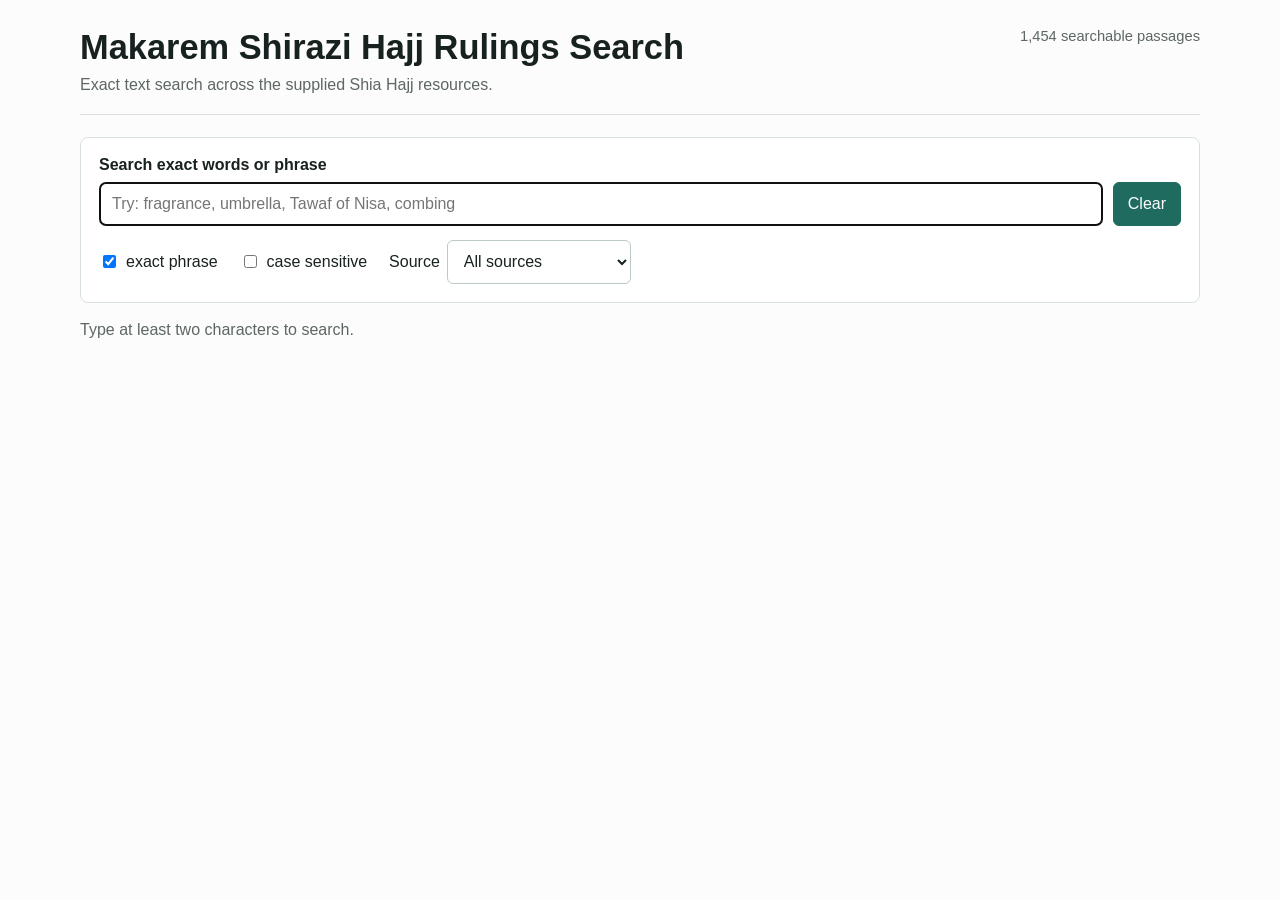
==== docs/index.html @ a1bd9286 "Add Hajj rulings search site" ====
<!doctype html>
<html lang="en">
<head>
  <meta charset="utf-8">
  <meta name="viewport" content="width=device-width, initial-scale=1">
  <title>Makarem Shirazi Hajj Rulings Search</title>
  <link rel="stylesheet" href="styles.css">
</head>
<body>
  <main class="app">
    <header class="topbar">
      <div>
        <h1>Makarem Shirazi Hajj Rulings Search</h1>
        <p>Exact text search across the supplied Shia Hajj resources.</p>
      </div>
      <div class="meta">
        <span id="recordCount">Loading...</span>
      </div>
    </header>

    <section class="search-panel" aria-label="Search controls">
      <label for="query">Search exact words or phrase</label>
      <div class="search-row">
        <input id="query" type="search" placeholder="Try: fragrance, umbrella, Tawaf of Nisa, combing" autocomplete="off" autofocus>
        <button id="clearBtn" type="button">Clear</button>
      </div>
      <div class="options">
        <label><input type="checkbox" id="exactPhrase" checked> exact phrase</label>
        <label><input type="checkbox" id="caseSensitive"> case sensitive</label>
        <label>
          Source
          <select id="sourceFilter">
            <option value="all">All sources</option>
            <option value="makarem-hajj-rites">Hajj rites treatise</option>
            <option value="makarem-summary">Summary of rulings</option>
          </select>
        </label>
      </div>
    </section>

    <section class="status" id="status">Type at least two characters to search.</section>
    <section id="results" class="results" aria-live="polite"></section>
  </main>

  <template id="resultTemplate">
    <article class="result">
      <div class="result-head">
        <div>
          <h2></h2>
          <p class="source"></p>
        </div>
        <button type="button" class="copy-btn">Copy text</button>
      </div>
      <p class="snippet"></p>
      <details>
        <summary>Show full matching text</summary>
        <pre></pre>
      </details>
    </article>
  </template>

  <script src="search-data.js"></script>
  <script src="app.js"></script>
</body>
</html>
---- docs/styles.css ----
* {
  box-sizing: border-box;
}

:root {
  --ink: #17211f;
  --muted: #5d6763;
  --line: #d8e1dd;
  --paper: #fbfcfb;
  --panel: #ffffff;
  --accent: #1f6b60;
  --accent-soft: #e8f3f0;
  --mark: #fff1a8;
}

body {
  margin: 0;
  font-family: Arial, Helvetica, sans-serif;
  color: var(--ink);
  background: var(--paper);
}

.app {
  width: min(1120px, calc(100% - 32px));
  margin: 0 auto;
  padding: 28px 0 56px;
}

.topbar {
  display: flex;
  justify-content: space-between;
  gap: 24px;
  align-items: flex-start;
  padding-bottom: 20px;
  border-bottom: 1px solid var(--line);
}

h1 {
  margin: 0 0 8px;
  font-size: clamp(1.55rem, 3vw, 2.15rem);
  line-height: 1.15;
  letter-spacing: 0;
}

.topbar p,
.source,
.status,
.meta {
  color: var(--muted);
}

.topbar p {
  margin: 0;
}

.meta {
  white-space: nowrap;
  font-size: 0.92rem;
}

.search-panel {
  margin-top: 22px;
  padding: 18px;
  background: var(--panel);
  border: 1px solid var(--line);
  border-radius: 8px;
}

.search-panel label {
  font-weight: 700;
}

.search-row {
  display: grid;
  grid-template-columns: 1fr auto;
  gap: 10px;
  margin-top: 8px;
}

input[type="search"],
select,
button {
  font: inherit;
}

input[type="search"],
select {
  min-height: 44px;
  border: 1px solid #bcc9c4;
  border-radius: 6px;
  padding: 0 12px;
  background: #fff;
  color: var(--ink);
}

button {
  min-height: 44px;
  border: 1px solid var(--accent);
  border-radius: 6px;
  background: var(--accent);
  color: #fff;
  padding: 0 14px;
  cursor: pointer;
}

button:hover {
  filter: brightness(0.96);
}

.options {
  display: flex;
  flex-wrap: wrap;
  gap: 14px 22px;
  align-items: center;
  margin-top: 14px;
}

.options label {
  display: inline-flex;
  align-items: center;
  gap: 7px;
  font-weight: 400;
}

.status {
  margin: 18px 0 12px;
}

.results {
  display: grid;
  gap: 14px;
}

.result {
  background: var(--panel);
  border: 1px solid var(--line);
  border-radius: 8px;
  padding: 16px;
}

.result-head {
  display: flex;
  justify-content: space-between;
  gap: 16px;
  align-items: flex-start;
}

.result h2 {
  margin: 0 0 5px;
  font-size: 1.08rem;
  letter-spacing: 0;
}

.source {
  margin: 0;
  font-size: 0.92rem;
}

.copy-btn {
  min-height: 36px;
  white-space: nowrap;
  background: var(--accent-soft);
  color: var(--accent);
}

.snippet {
  line-height: 1.55;
}

mark {
  background: var(--mark);
  padding: 0 2px;
}

details {
  margin-top: 10px;
}

summary {
  cursor: pointer;
  color: var(--accent);
  font-weight: 700;
}

pre {
  white-space: pre-wrap;
  word-wrap: break-word;
  line-height: 1.5;
  margin: 12px 0 0;
  padding: 12px;
  border-radius: 6px;
  background: #f3f7f5;
  border: 1px solid var(--line);
  font-family: Arial, Helvetica, sans-serif;
}

@media (max-width: 700px) {
  .topbar,
  .result-head {
    flex-direction: column;
  }

  .meta {
    white-space: normal;
  }

  .search-row {
    grid-template-columns: 1fr;
  }
}
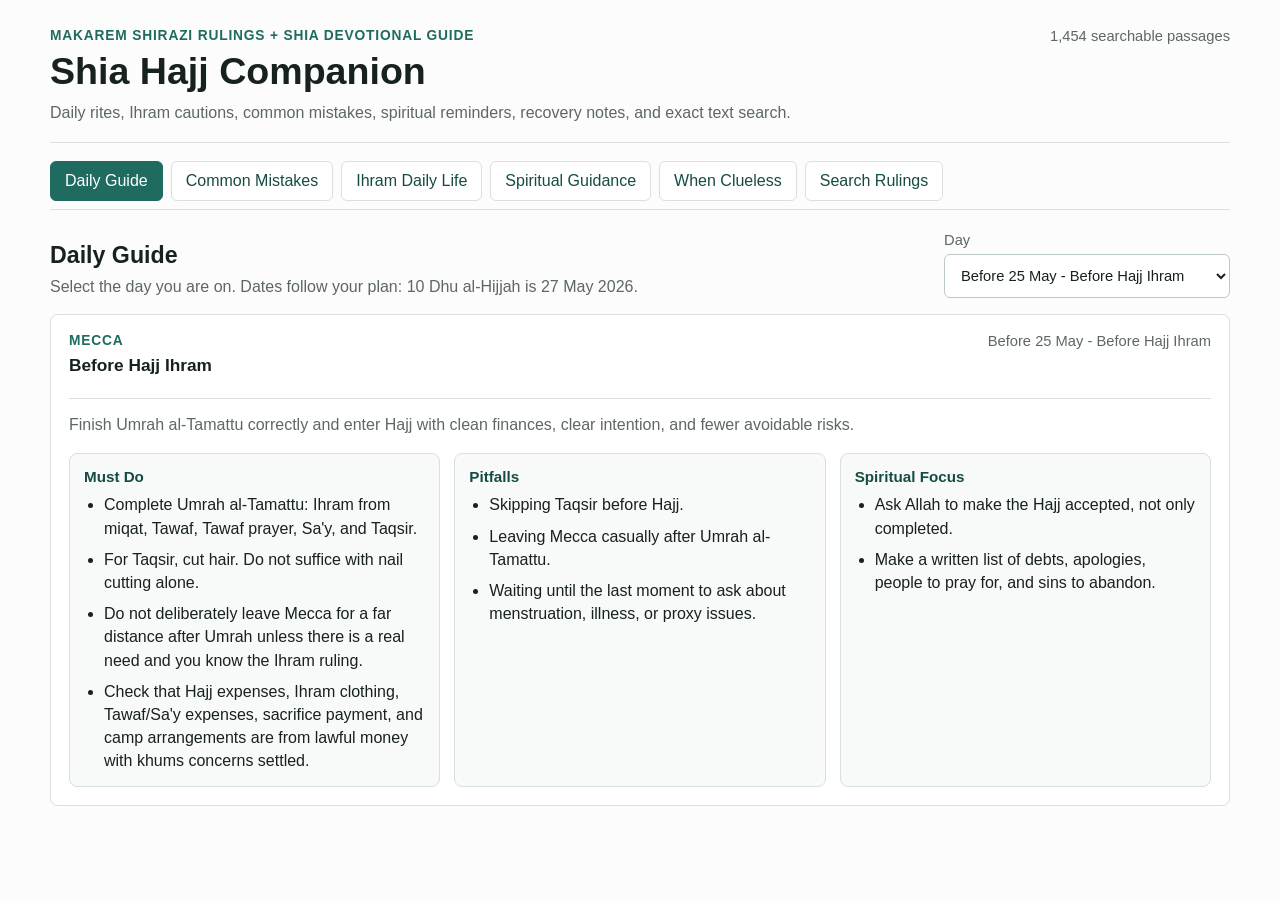
==== commit fe72e192: "Expand Hajj companion guide tabs" ====
--- a/docs/index.html
+++ b/docs/index.html
@@ -3,50 +3,121 @@
 <head>
   <meta charset="utf-8">
   <meta name="viewport" content="width=device-width, initial-scale=1">
-  <title>Makarem Shirazi Hajj Rulings Search</title>
+  <title>Shia Hajj Companion</title>
   <link rel="stylesheet" href="styles.css">
 </head>
 <body>
   <main class="app">
     <header class="topbar">
       <div>
-        <h1>Makarem Shirazi Hajj Rulings Search</h1>
-        <p>Exact text search across the supplied Shia Hajj resources.</p>
+        <p class="eyebrow">Makarem Shirazi rulings + Shia devotional guide</p>
+        <h1>Shia Hajj Companion</h1>
+        <p class="lede">Daily rites, Ihram cautions, common mistakes, spiritual reminders, recovery notes, and exact text search.</p>
       </div>
       <div class="meta">
-        <span id="recordCount">Loading...</span>
+        <span id="recordCount">Loading search...</span>
       </div>
     </header>
 
-    <section class="search-panel" aria-label="Search controls">
-      <label for="query">Search exact words or phrase</label>
-      <div class="search-row">
-        <input id="query" type="search" placeholder="Try: fragrance, umbrella, Tawaf of Nisa, combing" autocomplete="off" autofocus>
-        <button id="clearBtn" type="button">Clear</button>
-      </div>
-      <div class="options">
-        <label><input type="checkbox" id="exactPhrase" checked> exact phrase</label>
-        <label><input type="checkbox" id="caseSensitive"> case sensitive</label>
-        <label>
-          Source
-          <select id="sourceFilter">
-            <option value="all">All sources</option>
-            <option value="makarem-hajj-rites">Hajj rites treatise</option>
-            <option value="makarem-summary">Summary of rulings</option>
-          </select>
+    <nav class="tabs" aria-label="Guide sections">
+      <button class="tab active" type="button" data-tab="daily">Daily Guide</button>
+      <button class="tab" type="button" data-tab="mistakes">Common Mistakes</button>
+      <button class="tab" type="button" data-tab="ihram">Ihram Daily Life</button>
+      <button class="tab" type="button" data-tab="spiritual">Spiritual Guidance</button>
+      <button class="tab" type="button" data-tab="clueless">When Clueless</button>
+      <button class="tab" type="button" data-tab="search">Search Rulings</button>
+    </nav>
+
+    <section id="daily" class="tab-panel active" aria-labelledby="Daily Guide">
+      <div class="section-head">
+        <div>
+          <h2>Daily Guide</h2>
+          <p>Select the day you are on. Dates follow your plan: 10 Dhu al-Hijjah is 27 May 2026.</p>
+        </div>
+        <label class="select-label">
+          Day
+          <select id="daySelect"></select>
         </label>
       </div>
+      <article id="dayDetail" class="detail-panel"></article>
     </section>
 
-    <section class="status" id="status">Type at least two characters to search.</section>
-    <section id="results" class="results" aria-live="polite"></section>
+    <section id="mistakes" class="tab-panel" aria-labelledby="Common Mistakes">
+      <div class="section-head">
+        <div>
+          <h2>Common Mistakes</h2>
+          <p>High-risk points that can create invalidity, atonement, or serious confusion.</p>
+        </div>
+      </div>
+      <div id="mistakesGrid" class="card-grid"></div>
+    </section>
+
+    <section id="ihram" class="tab-panel" aria-labelledby="Ihram Daily Life">
+      <div class="section-head">
+        <div>
+          <h2>What Changes in Ihram</h2>
+          <p>Normal habits to handle differently while Muhrim.</p>
+        </div>
+      </div>
+      <div id="ihramList" class="activity-list"></div>
+    </section>
+
+    <section id="spiritual" class="tab-panel" aria-labelledby="Spiritual Guidance">
+      <div class="section-head">
+        <div>
+          <h2>Spiritual Guidance</h2>
+          <p>A practical devotional rhythm for each day, using Shia sources.</p>
+        </div>
+      </div>
+      <div id="spiritualContent" class="stack"></div>
+    </section>
+
+    <section id="clueless" class="tab-panel" aria-labelledby="When Clueless">
+      <div class="section-head">
+        <div>
+          <h2>When I Am Clueless</h2>
+          <p>Simple triage for panic moments, missed prayers, duas, repentance, and short acts.</p>
+        </div>
+      </div>
+      <div id="cluelessContent" class="stack"></div>
+    </section>
+
+    <section id="search" class="tab-panel" aria-labelledby="Search Rulings">
+      <div class="section-head">
+        <div>
+          <h2>Search Rulings</h2>
+          <p>Exact text search across the supplied Makarem Shirazi resources.</p>
+        </div>
+      </div>
+      <section class="search-panel" aria-label="Search controls">
+        <label for="query">Search exact words or phrase</label>
+        <div class="search-row">
+          <input id="query" type="search" placeholder="Try: fragrance, umbrella, Tawaf of Nisa, combing" autocomplete="off">
+          <button id="clearBtn" type="button">Clear</button>
+        </div>
+        <div class="options">
+          <label><input type="checkbox" id="exactPhrase" checked> exact phrase</label>
+          <label><input type="checkbox" id="caseSensitive"> case sensitive</label>
+          <label>
+            Source
+            <select id="sourceFilter">
+              <option value="all">All sources</option>
+              <option value="makarem-hajj-rites">Hajj rites treatise</option>
+              <option value="makarem-summary">Summary of rulings</option>
+            </select>
+          </label>
+        </div>
+      </section>
+      <section class="status" id="status">Type at least two characters to search.</section>
+      <section id="results" class="results" aria-live="polite"></section>
+    </section>
   </main>
 
   <template id="resultTemplate">
     <article class="result">
       <div class="result-head">
         <div>
-          <h2></h2>
+          <h3></h3>
           <p class="source"></p>
         </div>
         <button type="button" class="copy-btn">Copy text</button>
--- a/docs/styles.css
+++ b/docs/styles.css
@@ -9,7 +9,9 @@
   --paper: #fbfcfb;
   --panel: #ffffff;
   --accent: #1f6b60;
+  --accent-dark: #164b44;
   --accent-soft: #e8f3f0;
+  --warn: #fff4d8;
   --mark: #fff1a8;
 }
 
@@ -21,7 +23,7 @@
 }
 
 .app {
-  width: min(1120px, calc(100% - 32px));
+  width: min(1180px, calc(100% - 32px));
   margin: 0 auto;
   padding: 28px 0 56px;
 }
@@ -31,26 +33,61 @@
   justify-content: space-between;
   gap: 24px;
   align-items: flex-start;
-  padding-bottom: 20px;
+  padding-bottom: 18px;
   border-bottom: 1px solid var(--line);
+}
+
+.eyebrow {
+  margin: 0 0 7px;
+  color: var(--accent);
+  font-size: 0.86rem;
+  font-weight: 700;
+  text-transform: uppercase;
+  letter-spacing: 0.06em;
+}
+
+h1,
+h2,
+h3,
+h4 {
+  letter-spacing: 0;
 }
 
 h1 {
   margin: 0 0 8px;
-  font-size: clamp(1.55rem, 3vw, 2.15rem);
+  font-size: clamp(1.7rem, 3vw, 2.35rem);
   line-height: 1.15;
-  letter-spacing: 0;
-}
-
-.topbar p,
+}
+
+h2 {
+  margin: 0 0 6px;
+  font-size: 1.45rem;
+}
+
+h3 {
+  margin: 0 0 8px;
+  font-size: 1.08rem;
+}
+
+h4 {
+  margin: 0 0 8px;
+  font-size: 0.95rem;
+  color: var(--accent-dark);
+}
+
+.lede,
 .source,
 .status,
-.meta {
+.meta,
+.section-head p,
+.objective {
   color: var(--muted);
 }
 
-.topbar p {
+.lede,
+.section-head p {
   margin: 0;
+  line-height: 1.45;
 }
 
 .meta {
@@ -58,33 +95,73 @@
   font-size: 0.92rem;
 }
 
-.search-panel {
-  margin-top: 22px;
-  padding: 18px;
-  background: var(--panel);
-  border: 1px solid var(--line);
-  border-radius: 8px;
-}
-
-.search-panel label {
-  font-weight: 700;
-}
-
-.search-row {
-  display: grid;
-  grid-template-columns: 1fr auto;
-  gap: 10px;
-  margin-top: 8px;
-}
-
-input[type="search"],
+.tabs {
+  display: flex;
+  gap: 8px;
+  overflow-x: auto;
+  padding: 18px 0 8px;
+  border-bottom: 1px solid var(--line);
+}
+
+button,
+input,
+select {
+  font: inherit;
+}
+
+button {
+  min-height: 40px;
+  border: 1px solid var(--accent);
+  border-radius: 6px;
+  background: var(--accent);
+  color: #fff;
+  padding: 0 14px;
+  cursor: pointer;
+}
+
+button:hover {
+  filter: brightness(0.96);
+}
+
+.tab {
+  background: #fff;
+  color: var(--accent-dark);
+  border-color: var(--line);
+  white-space: nowrap;
+}
+
+.tab.active {
+  background: var(--accent);
+  border-color: var(--accent);
+  color: #fff;
+}
+
+.tab-panel {
+  display: none;
+  padding-top: 22px;
+}
+
+.tab-panel.active {
+  display: block;
+}
+
+.section-head {
+  display: flex;
+  justify-content: space-between;
+  gap: 18px;
+  align-items: flex-end;
+  margin-bottom: 16px;
+}
+
+.select-label {
+  display: grid;
+  gap: 6px;
+  color: var(--muted);
+  font-size: 0.92rem;
+}
+
 select,
-button {
-  font: inherit;
-}
-
-input[type="search"],
-select {
+input[type="search"] {
   min-height: 44px;
   border: 1px solid #bcc9c4;
   border-radius: 6px;
@@ -93,18 +170,135 @@
   color: var(--ink);
 }
 
-button {
-  min-height: 44px;
-  border: 1px solid var(--accent);
-  border-radius: 6px;
-  background: var(--accent);
-  color: #fff;
-  padding: 0 14px;
-  cursor: pointer;
-}
-
-button:hover {
-  filter: brightness(0.96);
+.detail-panel,
+.wide-card,
+.info-card,
+.activity-item,
+.search-panel,
+.result {
+  background: var(--panel);
+  border: 1px solid var(--line);
+  border-radius: 8px;
+}
+
+.detail-panel {
+  padding: 18px;
+}
+
+.detail-title {
+  display: flex;
+  justify-content: space-between;
+  gap: 16px;
+  align-items: flex-start;
+  padding-bottom: 14px;
+  border-bottom: 1px solid var(--line);
+}
+
+.detail-title span {
+  color: var(--muted);
+  font-size: 0.92rem;
+  text-align: right;
+}
+
+.objective {
+  margin: 14px 0 16px;
+  line-height: 1.5;
+}
+
+.three-col {
+  display: grid;
+  grid-template-columns: repeat(3, minmax(0, 1fr));
+  gap: 14px;
+}
+
+.three-col section {
+  padding: 14px;
+  background: #f7faf8;
+  border: 1px solid var(--line);
+  border-radius: 8px;
+}
+
+ul {
+  margin: 0;
+  padding-left: 20px;
+}
+
+li {
+  margin: 0 0 8px;
+  line-height: 1.45;
+}
+
+li:last-child {
+  margin-bottom: 0;
+}
+
+.card-grid {
+  display: grid;
+  grid-template-columns: repeat(2, minmax(0, 1fr));
+  gap: 14px;
+}
+
+.info-card,
+.activity-item,
+.wide-card {
+  padding: 16px;
+}
+
+.info-card p,
+.activity-item p {
+  margin: 0;
+  color: var(--muted);
+  line-height: 1.5;
+}
+
+.activity-list {
+  display: grid;
+  grid-template-columns: repeat(2, minmax(0, 1fr));
+  gap: 10px;
+}
+
+.activity-item {
+  display: grid;
+  grid-template-columns: 190px 1fr;
+  gap: 14px;
+  align-items: start;
+}
+
+.stack {
+  display: grid;
+  gap: 14px;
+}
+
+.wide-card:nth-child(3n + 1) {
+  background: #ffffff;
+}
+
+.wide-card:nth-child(3n + 2) {
+  background: #f7faf8;
+}
+
+.wide-card:nth-child(3n) {
+  background: var(--warn);
+}
+
+a {
+  color: var(--accent-dark);
+  font-weight: 700;
+}
+
+.search-panel {
+  padding: 18px;
+}
+
+.search-panel label {
+  font-weight: 700;
+}
+
+.search-row {
+  display: grid;
+  grid-template-columns: 1fr auto;
+  gap: 10px;
+  margin-top: 8px;
 }
 
 .options {
@@ -132,9 +326,6 @@
 }
 
 .result {
-  background: var(--panel);
-  border: 1px solid var(--line);
-  border-radius: 8px;
   padding: 16px;
 }
 
@@ -143,12 +334,6 @@
   justify-content: space-between;
   gap: 16px;
   align-items: flex-start;
-}
-
-.result h2 {
-  margin: 0 0 5px;
-  font-size: 1.08rem;
-  letter-spacing: 0;
 }
 
 .source {
@@ -194,14 +379,31 @@
   font-family: Arial, Helvetica, sans-serif;
 }
 
+@media (max-width: 900px) {
+  .three-col,
+  .card-grid,
+  .activity-list {
+    grid-template-columns: 1fr;
+  }
+
+  .activity-item {
+    grid-template-columns: 1fr;
+    gap: 4px;
+  }
+}
+
 @media (max-width: 700px) {
   .topbar,
+  .section-head,
+  .detail-title,
   .result-head {
     flex-direction: column;
   }
 
-  .meta {
+  .meta,
+  .detail-title span {
     white-space: normal;
+    text-align: left;
   }
 
   .search-row {
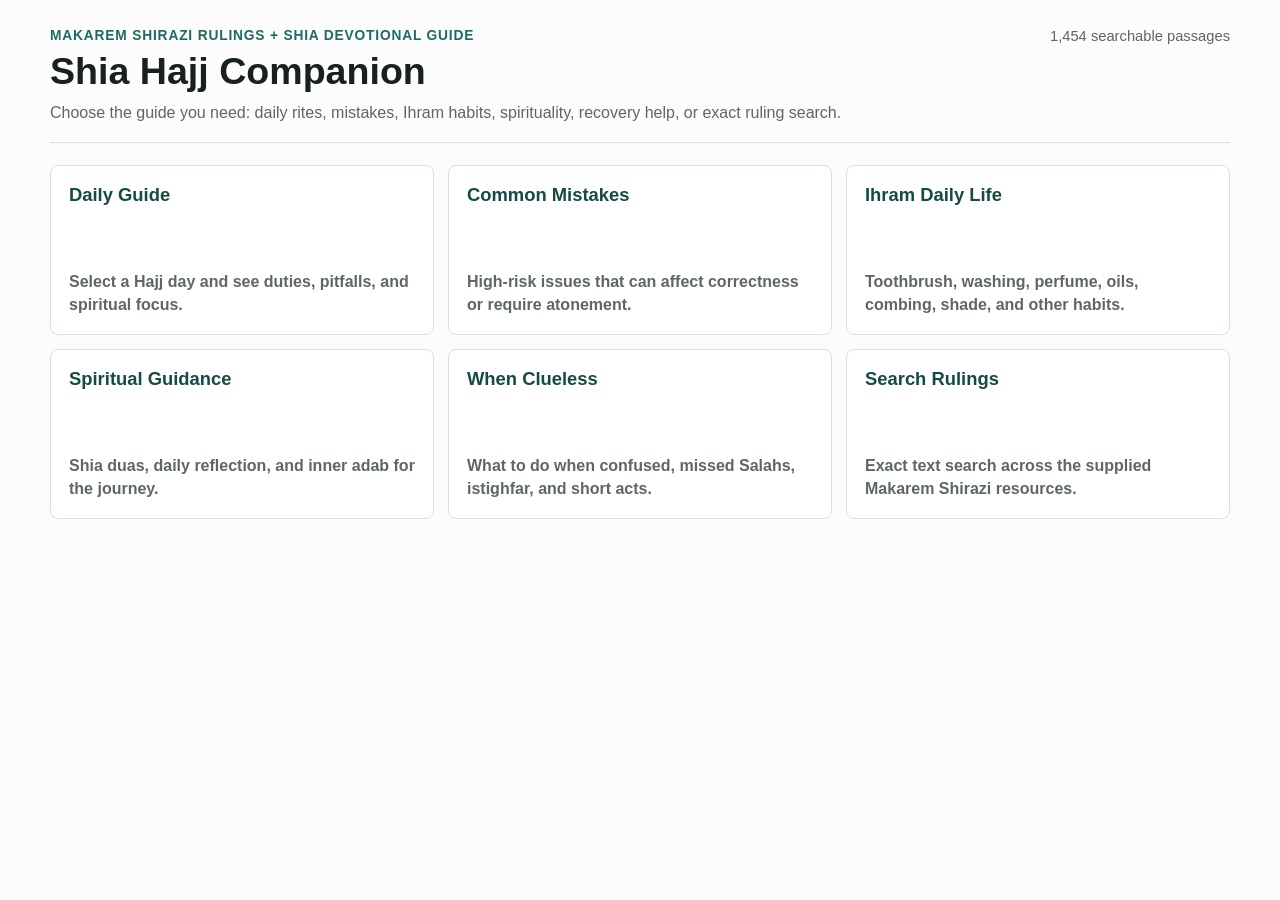
==== commit c1414ec1: "Split Hajj companion into pages" ====
--- a/docs/index.html
+++ b/docs/index.html
@@ -12,124 +12,40 @@
       <div>
         <p class="eyebrow">Makarem Shirazi rulings + Shia devotional guide</p>
         <h1>Shia Hajj Companion</h1>
-        <p class="lede">Daily rites, Ihram cautions, common mistakes, spiritual reminders, recovery notes, and exact text search.</p>
+        <p class="lede">Choose the guide you need: daily rites, mistakes, Ihram habits, spirituality, recovery help, or exact ruling search.</p>
       </div>
       <div class="meta">
         <span id="recordCount">Loading search...</span>
       </div>
     </header>
 
-    <nav class="tabs" aria-label="Guide sections">
-      <button class="tab active" type="button" data-tab="daily">Daily Guide</button>
-      <button class="tab" type="button" data-tab="mistakes">Common Mistakes</button>
-      <button class="tab" type="button" data-tab="ihram">Ihram Daily Life</button>
-      <button class="tab" type="button" data-tab="spiritual">Spiritual Guidance</button>
-      <button class="tab" type="button" data-tab="clueless">When Clueless</button>
-      <button class="tab" type="button" data-tab="search">Search Rulings</button>
+    <nav class="page-grid" aria-label="Guide pages">
+      <a class="page-card" href="daily.html">
+        <span>Daily Guide</span>
+        <p>Select a Hajj day and see duties, pitfalls, and spiritual focus.</p>
+      </a>
+      <a class="page-card" href="mistakes.html">
+        <span>Common Mistakes</span>
+        <p>High-risk issues that can affect correctness or require atonement.</p>
+      </a>
+      <a class="page-card" href="ihram.html">
+        <span>Ihram Daily Life</span>
+        <p>Toothbrush, washing, perfume, oils, combing, shade, and other habits.</p>
+      </a>
+      <a class="page-card" href="spiritual.html">
+        <span>Spiritual Guidance</span>
+        <p>Shia duas, daily reflection, and inner adab for the journey.</p>
+      </a>
+      <a class="page-card" href="clueless.html">
+        <span>When Clueless</span>
+        <p>What to do when confused, missed Salahs, istighfar, and short acts.</p>
+      </a>
+      <a class="page-card" href="search.html">
+        <span>Search Rulings</span>
+        <p>Exact text search across the supplied Makarem Shirazi resources.</p>
+      </a>
     </nav>
-
-    <section id="daily" class="tab-panel active" aria-labelledby="Daily Guide">
-      <div class="section-head">
-        <div>
-          <h2>Daily Guide</h2>
-          <p>Select the day you are on. Dates follow your plan: 10 Dhu al-Hijjah is 27 May 2026.</p>
-        </div>
-        <label class="select-label">
-          Day
-          <select id="daySelect"></select>
-        </label>
-      </div>
-      <article id="dayDetail" class="detail-panel"></article>
-    </section>
-
-    <section id="mistakes" class="tab-panel" aria-labelledby="Common Mistakes">
-      <div class="section-head">
-        <div>
-          <h2>Common Mistakes</h2>
-          <p>High-risk points that can create invalidity, atonement, or serious confusion.</p>
-        </div>
-      </div>
-      <div id="mistakesGrid" class="card-grid"></div>
-    </section>
-
-    <section id="ihram" class="tab-panel" aria-labelledby="Ihram Daily Life">
-      <div class="section-head">
-        <div>
-          <h2>What Changes in Ihram</h2>
-          <p>Normal habits to handle differently while Muhrim.</p>
-        </div>
-      </div>
-      <div id="ihramList" class="activity-list"></div>
-    </section>
-
-    <section id="spiritual" class="tab-panel" aria-labelledby="Spiritual Guidance">
-      <div class="section-head">
-        <div>
-          <h2>Spiritual Guidance</h2>
-          <p>A practical devotional rhythm for each day, using Shia sources.</p>
-        </div>
-      </div>
-      <div id="spiritualContent" class="stack"></div>
-    </section>
-
-    <section id="clueless" class="tab-panel" aria-labelledby="When Clueless">
-      <div class="section-head">
-        <div>
-          <h2>When I Am Clueless</h2>
-          <p>Simple triage for panic moments, missed prayers, duas, repentance, and short acts.</p>
-        </div>
-      </div>
-      <div id="cluelessContent" class="stack"></div>
-    </section>
-
-    <section id="search" class="tab-panel" aria-labelledby="Search Rulings">
-      <div class="section-head">
-        <div>
-          <h2>Search Rulings</h2>
-          <p>Exact text search across the supplied Makarem Shirazi resources.</p>
-        </div>
-      </div>
-      <section class="search-panel" aria-label="Search controls">
-        <label for="query">Search exact words or phrase</label>
-        <div class="search-row">
-          <input id="query" type="search" placeholder="Try: fragrance, umbrella, Tawaf of Nisa, combing" autocomplete="off">
-          <button id="clearBtn" type="button">Clear</button>
-        </div>
-        <div class="options">
-          <label><input type="checkbox" id="exactPhrase" checked> exact phrase</label>
-          <label><input type="checkbox" id="caseSensitive"> case sensitive</label>
-          <label>
-            Source
-            <select id="sourceFilter">
-              <option value="all">All sources</option>
-              <option value="makarem-hajj-rites">Hajj rites treatise</option>
-              <option value="makarem-summary">Summary of rulings</option>
-            </select>
-          </label>
-        </div>
-      </section>
-      <section class="status" id="status">Type at least two characters to search.</section>
-      <section id="results" class="results" aria-live="polite"></section>
-    </section>
   </main>
-
-  <template id="resultTemplate">
-    <article class="result">
-      <div class="result-head">
-        <div>
-          <h3></h3>
-          <p class="source"></p>
-        </div>
-        <button type="button" class="copy-btn">Copy text</button>
-      </div>
-      <p class="snippet"></p>
-      <details>
-        <summary>Show full matching text</summary>
-        <pre></pre>
-      </details>
-    </article>
-  </template>
-
   <script src="search-data.js"></script>
   <script src="app.js"></script>
 </body>
--- a/docs/styles.css
+++ b/docs/styles.css
@@ -95,6 +95,72 @@
   font-size: 0.92rem;
 }
 
+.page-header {
+  display: grid;
+  grid-template-columns: auto 1fr auto;
+  gap: 18px;
+  align-items: start;
+  padding-bottom: 18px;
+  border-bottom: 1px solid var(--line);
+  margin-bottom: 22px;
+}
+
+.back-link {
+  display: inline-flex;
+  align-items: center;
+  justify-content: center;
+  min-height: 38px;
+  padding: 0 12px;
+  border: 1px solid var(--line);
+  border-radius: 6px;
+  background: #fff;
+  color: var(--accent-dark);
+  text-decoration: none;
+  font-weight: 700;
+}
+
+.page-grid {
+  display: grid;
+  grid-template-columns: repeat(3, minmax(0, 1fr));
+  gap: 14px;
+  margin-top: 22px;
+}
+
+.page-card {
+  min-height: 170px;
+  display: flex;
+  flex-direction: column;
+  justify-content: space-between;
+  gap: 18px;
+  padding: 18px;
+  background: var(--panel);
+  border: 1px solid var(--line);
+  border-radius: 8px;
+  color: var(--ink);
+  text-decoration: none;
+}
+
+.page-card:hover {
+  border-color: var(--accent);
+  background: #f7faf8;
+}
+
+.page-card span {
+  color: var(--accent-dark);
+  font-size: 1.15rem;
+  font-weight: 700;
+}
+
+.page-card p {
+  margin: 0;
+  color: var(--muted);
+  line-height: 1.45;
+}
+
+.page-select {
+  margin-bottom: 14px;
+}
+
 .tabs {
   display: flex;
   gap: 8px;
@@ -382,7 +448,8 @@
 @media (max-width: 900px) {
   .three-col,
   .card-grid,
-  .activity-list {
+  .activity-list,
+  .page-grid {
     grid-template-columns: 1fr;
   }
 
@@ -394,6 +461,7 @@
 
 @media (max-width: 700px) {
   .topbar,
+  .page-header,
   .section-head,
   .detail-title,
   .result-head {
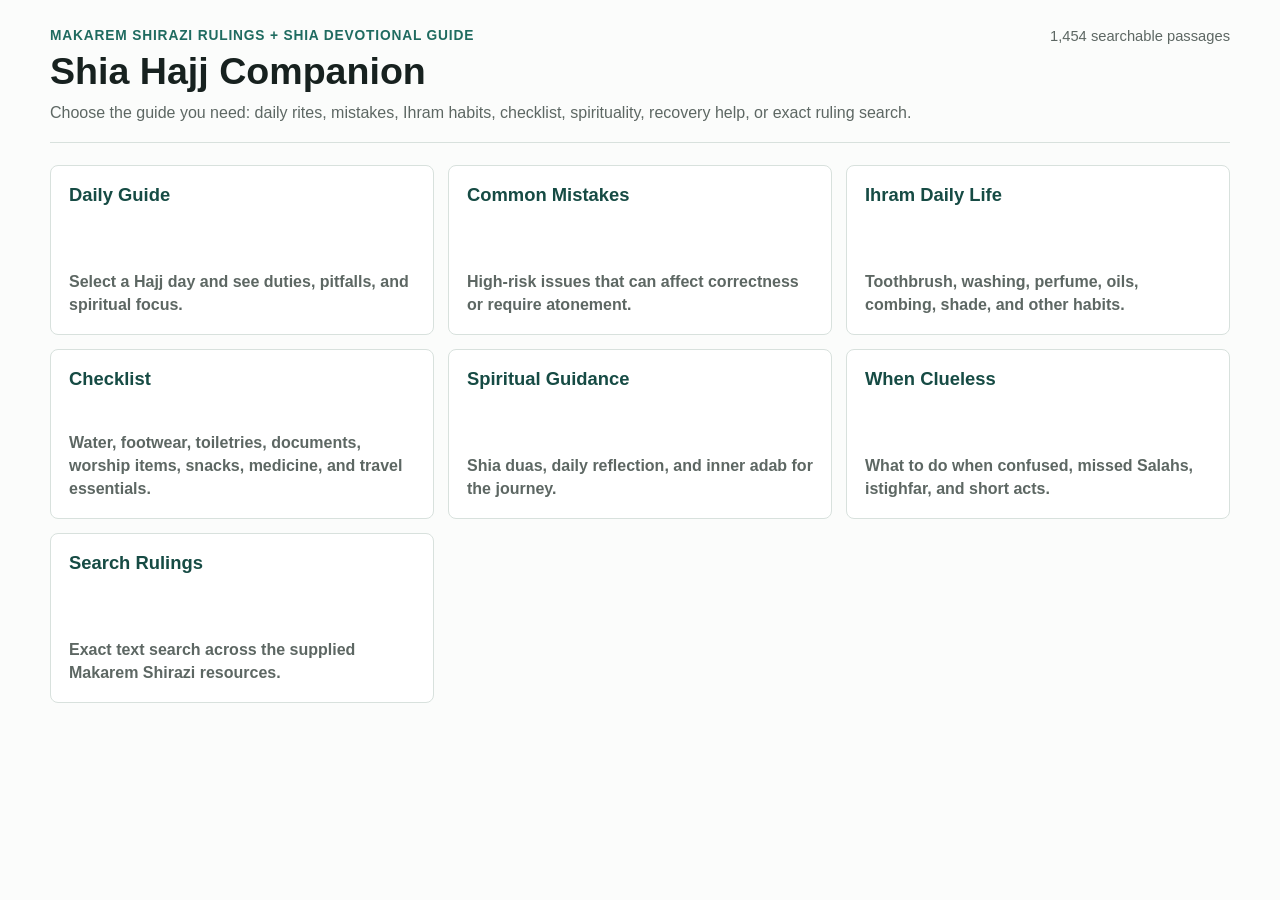
==== commit fae01e3a: "Add Hajj checklist and mistake reminders" ====
--- a/docs/index.html
+++ b/docs/index.html
@@ -12,7 +12,7 @@
       <div>
         <p class="eyebrow">Makarem Shirazi rulings + Shia devotional guide</p>
         <h1>Shia Hajj Companion</h1>
-        <p class="lede">Choose the guide you need: daily rites, mistakes, Ihram habits, spirituality, recovery help, or exact ruling search.</p>
+        <p class="lede">Choose the guide you need: daily rites, mistakes, Ihram habits, checklist, spirituality, recovery help, or exact ruling search.</p>
       </div>
       <div class="meta">
         <span id="recordCount">Loading search...</span>
@@ -32,6 +32,10 @@
         <span>Ihram Daily Life</span>
         <p>Toothbrush, washing, perfume, oils, combing, shade, and other habits.</p>
       </a>
+      <a class="page-card" href="checklist.html">
+        <span>Checklist</span>
+        <p>Water, footwear, toiletries, documents, worship items, snacks, medicine, and travel essentials.</p>
+      </a>
       <a class="page-card" href="spiritual.html">
         <span>Spiritual Guidance</span>
         <p>Shia duas, daily reflection, and inner adab for the journey.</p>
--- a/docs/styles.css
+++ b/docs/styles.css
@@ -407,6 +407,33 @@
   font-size: 0.92rem;
 }
 
+.book-link-row {
+  margin: 10px 0 0;
+}
+
+.book-link {
+  color: var(--accent-dark);
+  font-weight: 700;
+}
+
+.book-content {
+  display: grid;
+  gap: 14px;
+}
+
+.book-section {
+  scroll-margin-top: 16px;
+  padding: 16px;
+  background: var(--panel);
+  border: 1px solid var(--line);
+  border-radius: 8px;
+}
+
+.book-section:target {
+  border-color: var(--accent);
+  box-shadow: 0 0 0 3px var(--accent-soft);
+}
+
 .copy-btn {
   min-height: 36px;
   white-space: nowrap;
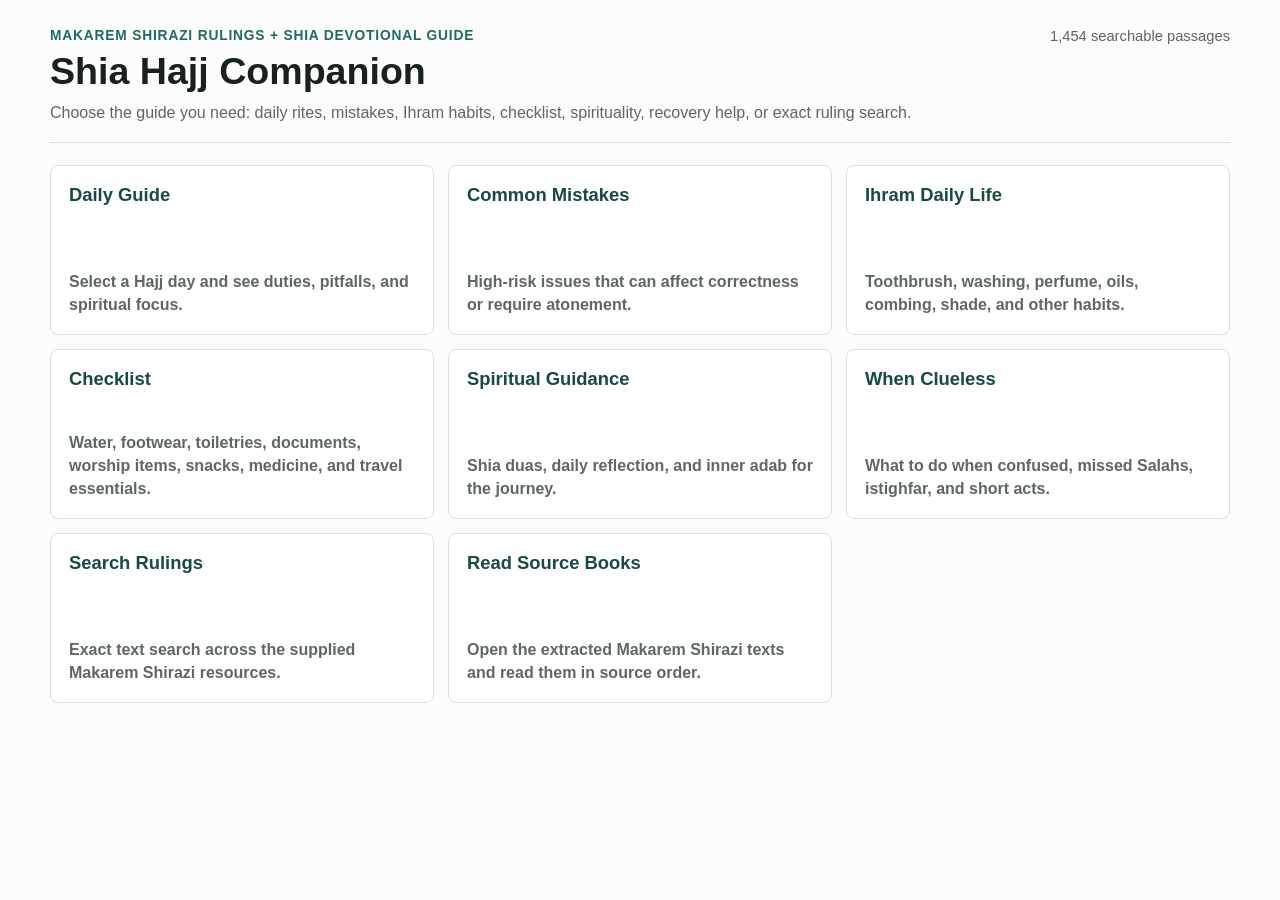
==== commit 8c0dec01: "Add source books link to home" ====
--- a/docs/index.html
+++ b/docs/index.html
@@ -48,6 +48,10 @@
         <span>Search Rulings</span>
         <p>Exact text search across the supplied Makarem Shirazi resources.</p>
       </a>
+      <a class="page-card" href="book.html">
+        <span>Read Source Books</span>
+        <p>Open the extracted Makarem Shirazi texts and read them in source order.</p>
+      </a>
     </nav>
   </main>
   <script src="search-data.js"></script>
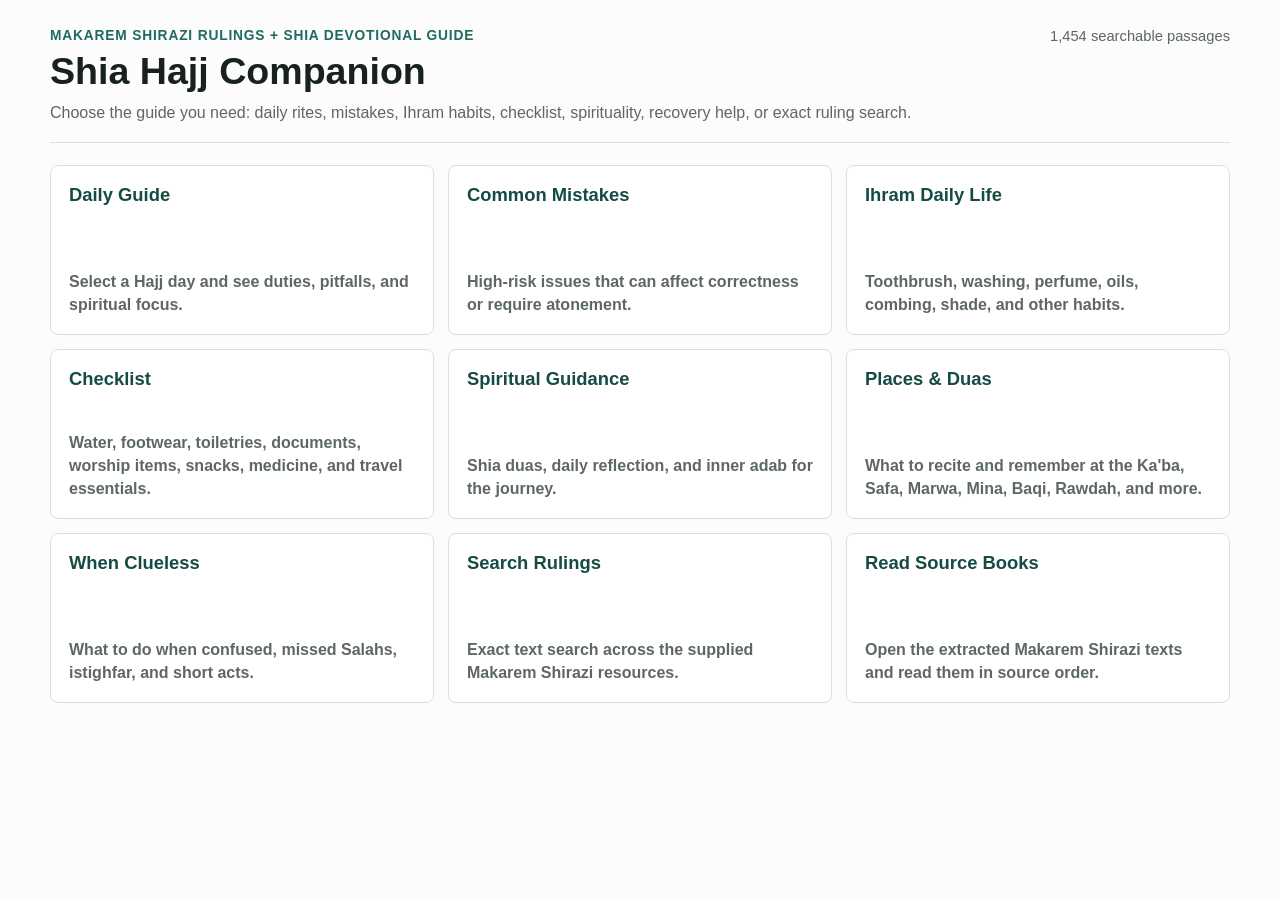
==== commit 9dda117f: "Add detailed places and duas guide" ====
--- a/docs/index.html
+++ b/docs/index.html
@@ -40,6 +40,10 @@
         <span>Spiritual Guidance</span>
         <p>Shia duas, daily reflection, and inner adab for the journey.</p>
       </a>
+      <a class="page-card" href="places.html">
+        <span>Places & Duas</span>
+        <p>What to recite and remember at the Ka'ba, Safa, Marwa, Mina, Baqi, Rawdah, and more.</p>
+      </a>
       <a class="page-card" href="clueless.html">
         <span>When Clueless</span>
         <p>What to do when confused, missed Salahs, istighfar, and short acts.</p>
--- a/docs/styles.css
+++ b/docs/styles.css
@@ -157,6 +157,25 @@
   line-height: 1.45;
 }
 
+.quick-links {
+  display: flex;
+  flex-wrap: wrap;
+  gap: 8px;
+  margin: 18px 0 22px;
+}
+
+.quick-links a {
+  display: inline-flex;
+  align-items: center;
+  min-height: 38px;
+  padding: 0 12px;
+  border: 1px solid var(--line);
+  border-radius: 6px;
+  background: #fff;
+  color: var(--accent-dark);
+  text-decoration: none;
+}
+
 .page-select {
   margin-bottom: 14px;
 }
@@ -304,10 +323,22 @@
   gap: 14px;
 }
 
+.place-grid {
+  display: grid;
+  grid-template-columns: repeat(2, minmax(0, 1fr));
+  gap: 14px;
+}
+
 .info-card,
 .activity-item,
 .wide-card {
   padding: 16px;
+}
+
+.source-card p {
+  margin: 8px 0 0;
+  color: var(--muted);
+  line-height: 1.5;
 }
 
 .info-card p,
@@ -475,6 +506,7 @@
 @media (max-width: 900px) {
   .three-col,
   .card-grid,
+  .place-grid,
   .activity-list,
   .page-grid {
     grid-template-columns: 1fr;
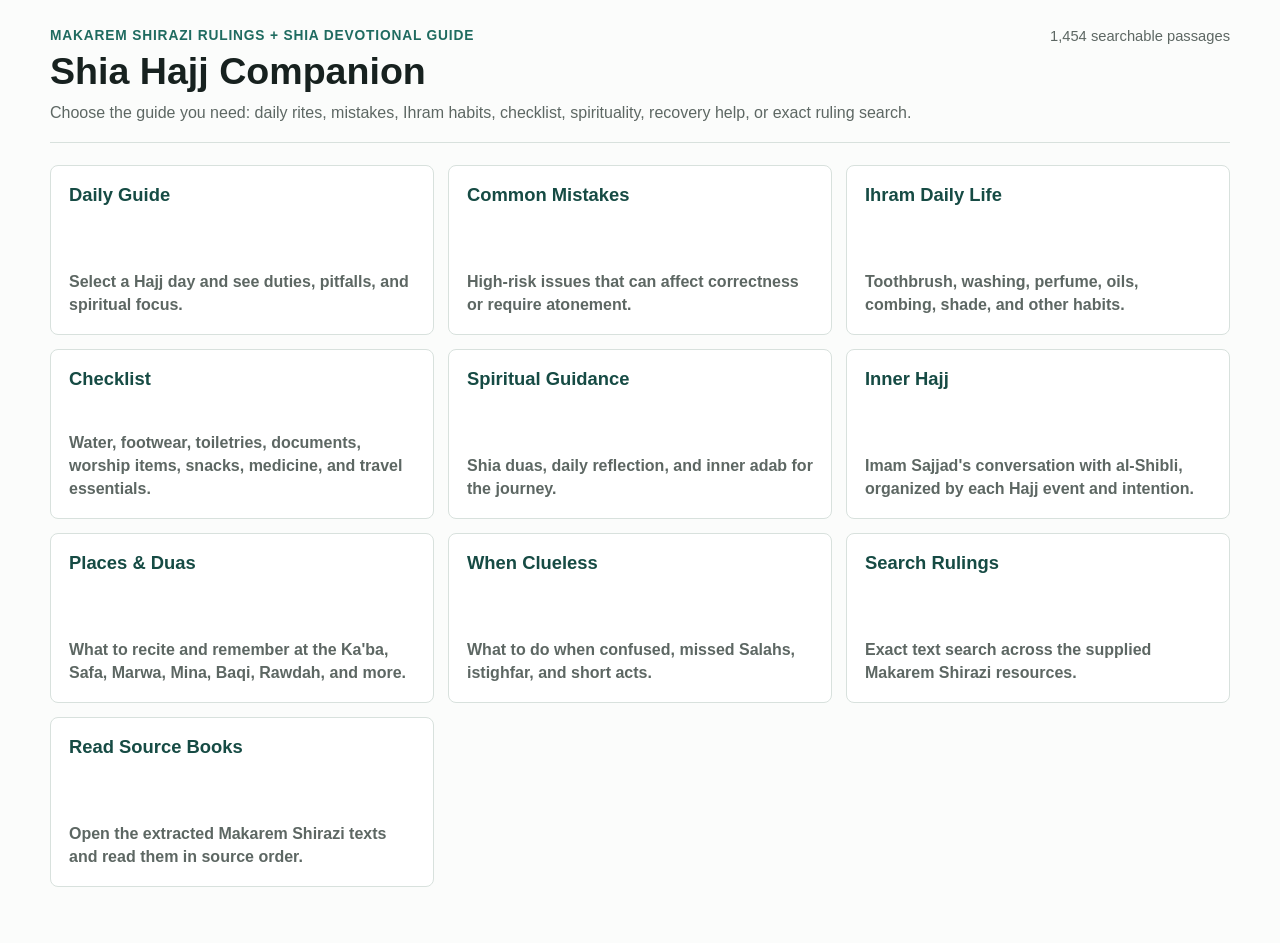
==== commit ea6dad54: "Add Imam Sajjad inner Hajj section" ====
--- a/docs/index.html
+++ b/docs/index.html
@@ -40,6 +40,10 @@
         <span>Spiritual Guidance</span>
         <p>Shia duas, daily reflection, and inner adab for the journey.</p>
       </a>
+      <a class="page-card" href="inner-hajj.html">
+        <span>Inner Hajj</span>
+        <p>Imam Sajjad's conversation with al-Shibli, organized by each Hajj event and intention.</p>
+      </a>
       <a class="page-card" href="places.html">
         <span>Places & Duas</span>
         <p>What to recite and remember at the Ka'ba, Safa, Marwa, Mina, Baqi, Rawdah, and more.</p>
